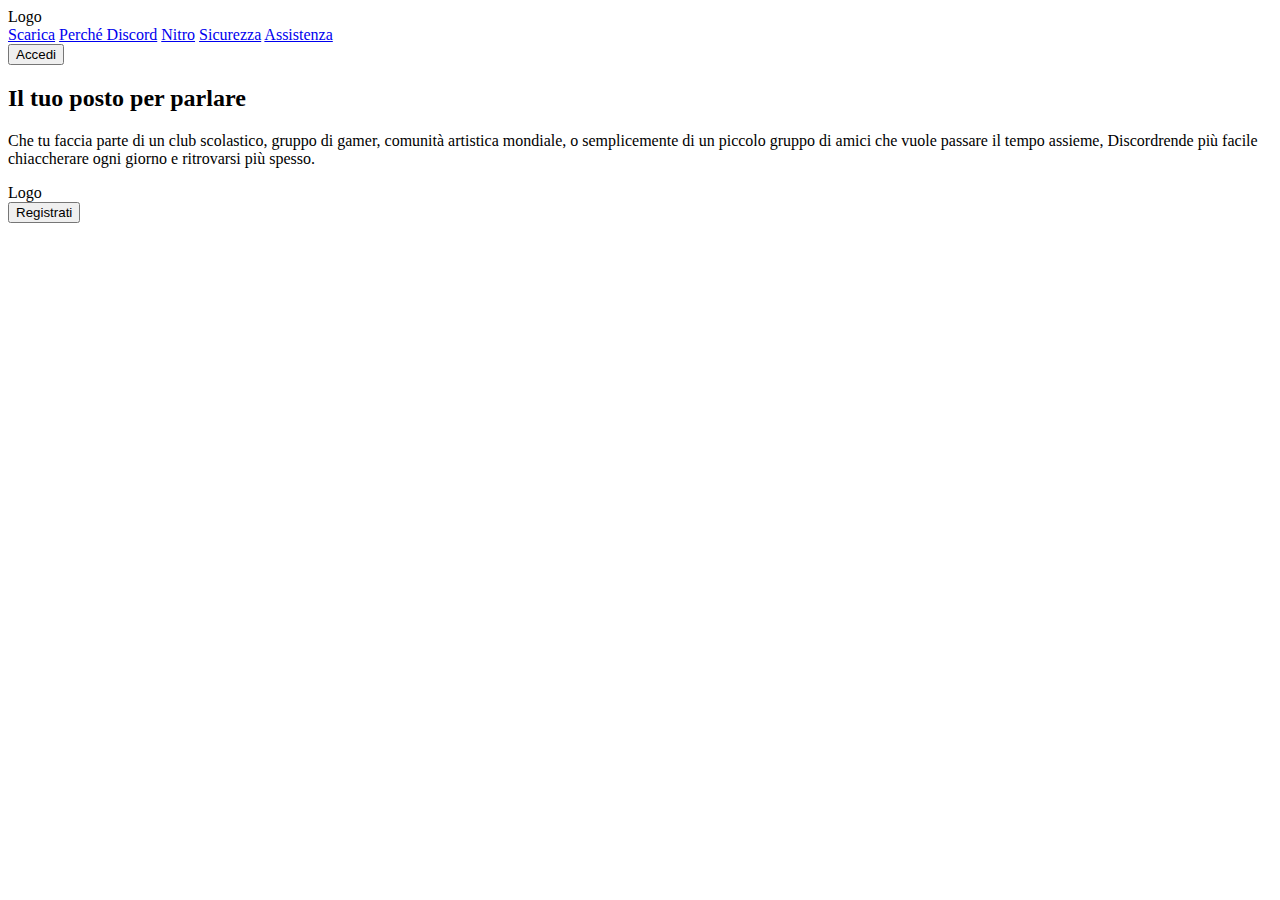
==== bonus/index.html @ be684ca9 "add assets + init bonus" ====
<!DOCTYPE html>
<html lang="en">

<head>
    <meta charset="UTF-8">
    <meta http-equiv="X-UA-Compatible" content="IE=edge">
    <meta name="viewport" content="width=device-width, initial-scale=1.0">
    <link rel="stylesheet" href="./assets/css/style.css">
    <title>htmlcss-struttura-discord</title>
</head>

<body>

    <header>
        <div class="container">
            <div class="row title">
                <div class="col-2">
                    Logo
                </div>
                <div class="col-8">
                    <a href="#">Scarica</a>
                    <a href="#">Perché Discord</a>
                    <a href="#">Nitro</a>
                    <a href="#">Sicurezza</a>
                    <a href="#">Assistenza</a>
                </div>
                <div class="col-2">
                    <button>Accedi</button>
                </div>
            </div>
        </div>
    </header>

    <main>
        <!-- sezione main che is combina con l'heder -->
        <section class="sub_title">
            <div class="container">
                <h2>Il tuo posto per parlare</h2>
                <p>Che tu faccia parte di un club scolastico, gruppo di gamer, comunità artistica mondiale, o semplicemente di un piccolo gruppo di amici che vuole passare il tempo assieme, Discordrende più facile chiaccherare ogni giorno e ritrovarsi più spesso.</p>
            </div>
        </section>
        <!-- sotto sezione bianca/grigia -->
        <section class="sub_section white">
            <div class="container">
                <div class="row">
                    <div class="col-7"></div>
                    <div class="col-5"></div>
                </div>
            </div>
        </section>
        <!-- sotto sezione bianca/grigia -->
        <section class="sub_section grey">
            <div class="container">
                <div class="row">
                    <div class="col-5"></div>
                    <div class="col-7"></div>
                </div>
            </div>
        </section>
        <!-- sotto sezione bianca/grigia -->
        <section class="sub_section white">
            <div class="container">
                <div class="row">
                    <div class="col-7"></div>
                    <div class="col-5"></div>
                </div>
            </div>
        </section>
        <!-- sotto sezione bianca/grigia -->
        <section class="sub_section grey">
            <div class="container end_main"></div>
        </section>
    </main>

    <footer>
        <!-- sezione link -->
        <section>
            <div class="container footer_top">
                <div class="row">
                    <div class="col-4"></div>
                    <div class="col-8">
                        <div class="row">
                            <div class="col-3"></div>
                            <div class="col-3"></div>
                            <div class="col-3"></div>
                            <div class="col-3"></div>
                        </div>
                    </div>
                </div>
            </div>
        </section>
         <!-- chiusura pagina -->
        <section>
            <div class="container footer_bottom">
                <div class="img">Logo</div>
                <button>Registrati</button>
            </div>
        </section>
    </footer>
</body>

</html>
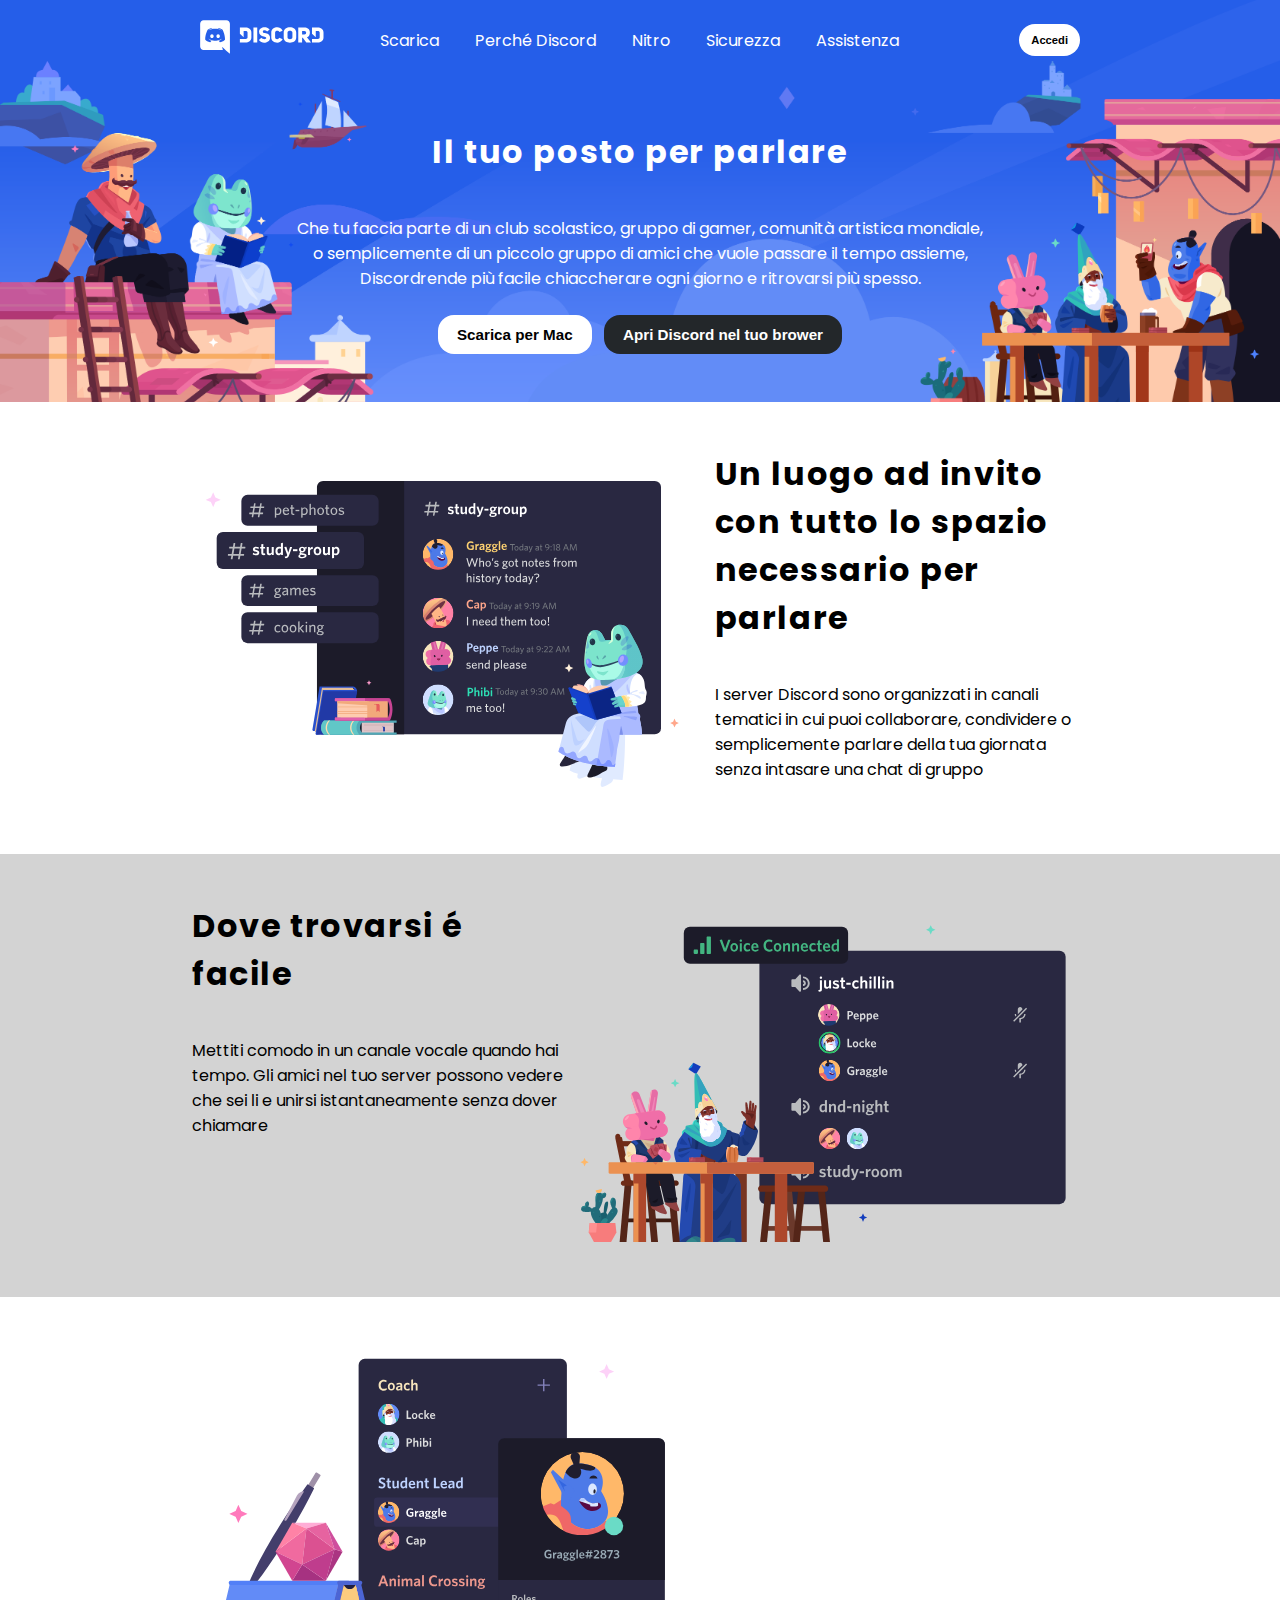
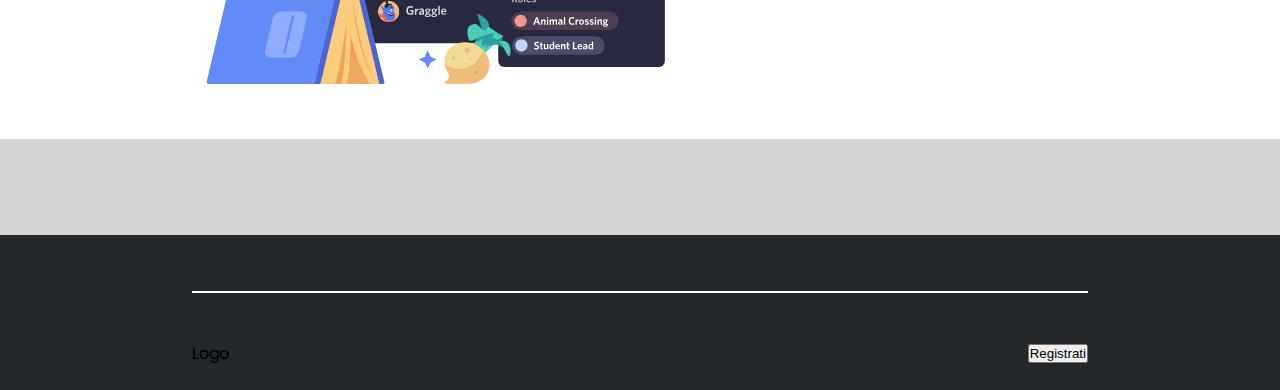
==== commit 4295dab3: "add bonus" ====
--- a/bonus/index.html
+++ b/bonus/index.html
@@ -5,7 +5,10 @@
     <meta charset="UTF-8">
     <meta http-equiv="X-UA-Compatible" content="IE=edge">
     <meta name="viewport" content="width=device-width, initial-scale=1.0">
-    <link rel="stylesheet" href="./assets/css/style.css">
+    <link rel="preconnect" href="https://fonts.googleapis.com">
+    <link rel="preconnect" href="https://fonts.gstatic.com" crossorigin>
+    <link href="https://fonts.googleapis.com/css2?family=Poppins:wght@400;800&display=swap" rel="stylesheet">
+    <link rel="stylesheet" href="./style.css">
     <title>htmlcss-struttura-discord</title>
 </head>
 
@@ -15,7 +18,7 @@
         <div class="container">
             <div class="row title">
                 <div class="col-2">
-                    Logo
+                    <img src="../assets/img/logo.svg" alt="Discord logo">
                 </div>
                 <div class="col-8">
                     <a href="#">Scarica</a>
@@ -25,7 +28,7 @@
                     <a href="#">Assistenza</a>
                 </div>
                 <div class="col-2">
-                    <button>Accedi</button>
+                    <button class="btn login">Accedi</button>
                 </div>
             </div>
         </div>
@@ -34,17 +37,27 @@
     <main>
         <!-- sezione main che is combina con l'heder -->
         <section class="sub_title">
-            <div class="container">
+            <div class="container title_main">
                 <h2>Il tuo posto per parlare</h2>
-                <p>Che tu faccia parte di un club scolastico, gruppo di gamer, comunità artistica mondiale, o semplicemente di un piccolo gruppo di amici che vuole passare il tempo assieme, Discordrende più facile chiaccherare ogni giorno e ritrovarsi più spesso.</p>
+                <p>Che tu faccia parte di un club scolastico, gruppo di gamer, comunità artistica mondiale, <br> o
+                    semplicemente di un piccolo gruppo di amici che vuole passare il tempo assieme,<br> Discordrende più
+                    facile chiaccherare ogni giorno e ritrovarsi più spesso.</p>
+                    
+                <button class="btn download">Scarica per Mac</button>
+                <button class="btn open_browser">Apri Discord nel tuo brower</button>
             </div>
         </section>
         <!-- sotto sezione bianca/grigia -->
         <section class="sub_section white">
             <div class="container">
                 <div class="row">
-                    <div class="col-7"></div>
-                    <div class="col-5"></div>
+                    <div class="col-7">
+                        <img src="../assets/img/item1.svg" alt="immagine funzionamento gruppo di studio">
+                    </div>
+                    <div class="col-5">
+                        <h2>Un luogo ad invito con tutto lo spazio necessario per parlare</h2>
+                        <p>I server Discord sono organizzati in canali tematici in cui puoi collaborare, condividere o semplicemente parlare della tua giornata senza intasare una chat di gruppo</p>
+                    </div>
                 </div>
             </div>
         </section>
@@ -52,8 +65,13 @@
         <section class="sub_section grey">
             <div class="container">
                 <div class="row">
-                    <div class="col-5"></div>
-                    <div class="col-7"></div>
+                    <div class="col-5"> 
+                        <h2>Dove trovarsi é facile</h2>
+                        <p>Mettiti comodo in un canale vocale quando hai tempo. Gli amici nel tuo server possono vedere che sei li e unirsi istantaneamente senza dover chiamare</p>
+                    </div>
+                    <div class="col-7">
+                        <img src="../assets/img/item2.svg" alt="voice connected">
+                    </div>
                 </div>
             </div>
         </section>
@@ -61,7 +79,7 @@
         <section class="sub_section white">
             <div class="container">
                 <div class="row">
-                    <div class="col-7"></div>
+                    <div class="col-7"><img src="../assets/img/item3.svg" alt=""></div>
                     <div class="col-5"></div>
                 </div>
             </div>
@@ -89,7 +107,7 @@
                 </div>
             </div>
         </section>
-         <!-- chiusura pagina -->
+        <!-- chiusura pagina -->
         <section>
             <div class="container footer_bottom">
                 <div class="img">Logo</div>
--- a/bonus/style.css
+++ b/bonus/style.css
@@ -0,0 +1,259 @@
+/* Common rules */
+
+* {
+    margin: 0;
+    padding: 0;
+    box-sizing: border-box;
+}
+
+.container {
+    width: 70%;
+    max-width: 1200px;
+    margin: 0 auto;
+
+}
+.row {
+    display: flex;
+    flex-wrap: wrap;
+}
+body{
+    font-family: 'Poppins', sans-serif;
+}
+img{
+    max-width: 100%;
+}
+
+
+
+
+/* Header */
+
+header {
+    display: flex;
+    align-items: center;
+    justify-content: center;
+    height: 5rem;
+    width: 100%;
+    position: absolute;
+    left: 0;
+    top: 0;
+}
+
+a{
+    color: #FFFFFF;
+    text-decoration: none;
+    margin: 1rem;
+}
+
+.btn {
+        color: var(--clr-white);
+        padding: 0.6rem 0.75rem;
+        font-weight: 700;
+        font-size: 0.7rem;
+        border: none;
+        border-radius: 1rem;
+        background-color: #FFFFFF;
+}
+
+.title {
+    justify-content: space-between;
+    align-items: center;
+}
+
+.title>[class^="col-"]{
+    padding: 0.5rem;
+}
+.login{
+    float: right;
+}
+.title .col-8{
+    text-align: center;
+}
+
+
+
+/* Main */
+
+
+.sub_title {
+    padding-top: 8rem;
+    padding-bottom: 3rem;
+    background-image: url(../assets/img/jumbo.png);
+    background-repeat: no-repeat;
+    background-size: cover;
+       color: #FFFFFF;
+    text-align: center;
+    
+     
+}
+h2{
+    font-size: 2rem;
+    letter-spacing: 0.1rem;
+}
+p{
+    margin-top: 2.5rem;
+    margin-bottom: 1.5rem;
+}
+
+.download{
+    color: black;
+    padding: 0.7rem 1.2rem;
+    font-size: 0.95rem;
+    margin-right: 0.5rem;
+}
+.open_browser{
+    background-color: #23272A;
+    padding: 0.7rem 1.2rem;
+    font-size: 0.95rem;
+}
+.sub_section {
+    padding: 3rem 0;
+}
+.sub_section.white {
+    background-color: #FFFFFF;
+    
+}
+
+.sub_section.grey {
+    background-color: #D3D3D3;
+}
+
+/* Footer */
+
+footer {
+    background-color: #23272A;
+}
+
+.footer_top{
+    padding-top: 1rem;
+    padding-bottom: 2.5rem;
+    border-bottom: 2px solid white;
+
+}
+
+.footer_bottom {
+    display: flex;
+    justify-content: space-between;
+    align-items: center;
+    padding: 1.5rem 0;
+    margin-top: 1.5rem;
+}
+
+
+
+
+
+
+
+
+
+/* Griglia con Flexbox */
+.col-1 {
+    width: calc((100% / 12) * 1);
+}
+
+.col-2 {
+    width: calc((100% / 12) * 2);
+}
+
+.col-3 {
+    width: calc((100% / 12) * 3);
+}
+
+.col-4 {
+    width: calc((100% / 12) * 4);
+}
+
+.col-5 {
+    width: calc((100% / 12) * 5);
+}
+
+.col-6 {
+    width: calc((100% / 12) * 6);
+}
+
+.col-7 {
+    width: calc((100% / 12) * 7);
+}
+
+.col-8 {
+    width: calc((100% / 12) * 8);
+    
+
+}
+
+.col-9 {
+    width: calc((100% / 12) * 9);
+}
+
+
+
+
+
+
+
+
+
+
+
+/* Debug */
+
+.debug header {
+    background-color: #ADD8E6;
+
+}
+
+.debug .container {
+    background-color: #DAA520;
+}
+
+.debug [class^="col-"] {
+    border: 2px dashed black;
+    
+}
+
+.debug .sub_title {
+    background-color: #00008B;
+}
+
+.debug .container.title_main {
+    height: 400px;
+    background-color: #EE82EE;
+    border: 2px dashed black;
+}
+
+.debug .col-7,
+.debug footer .col-8 {
+    height: 500px;
+    background-color: #1E90FF;
+}
+
+.debug .col-3 {
+    height: 500px;
+    border: 2px dashed white;
+}
+
+.debug .col-4,
+.debug .col-5 {
+    height: 500px;
+    background-color: #FFC0CB;
+}
+
+.debug .end_main {
+    height: 900px;
+    background-color: #228B22;
+    border: 2px dashed black;
+}
+
+.debug .img {
+    width: 50px;
+    height: 35  px;
+    border: 2px dashed black;
+    background-color: #FFB6C1
+}
+.debug .footer_bottom{
+    background-color: #7FFFD4;
+}
+.debug .footer_top{
+    background-color: #23272A 
+}
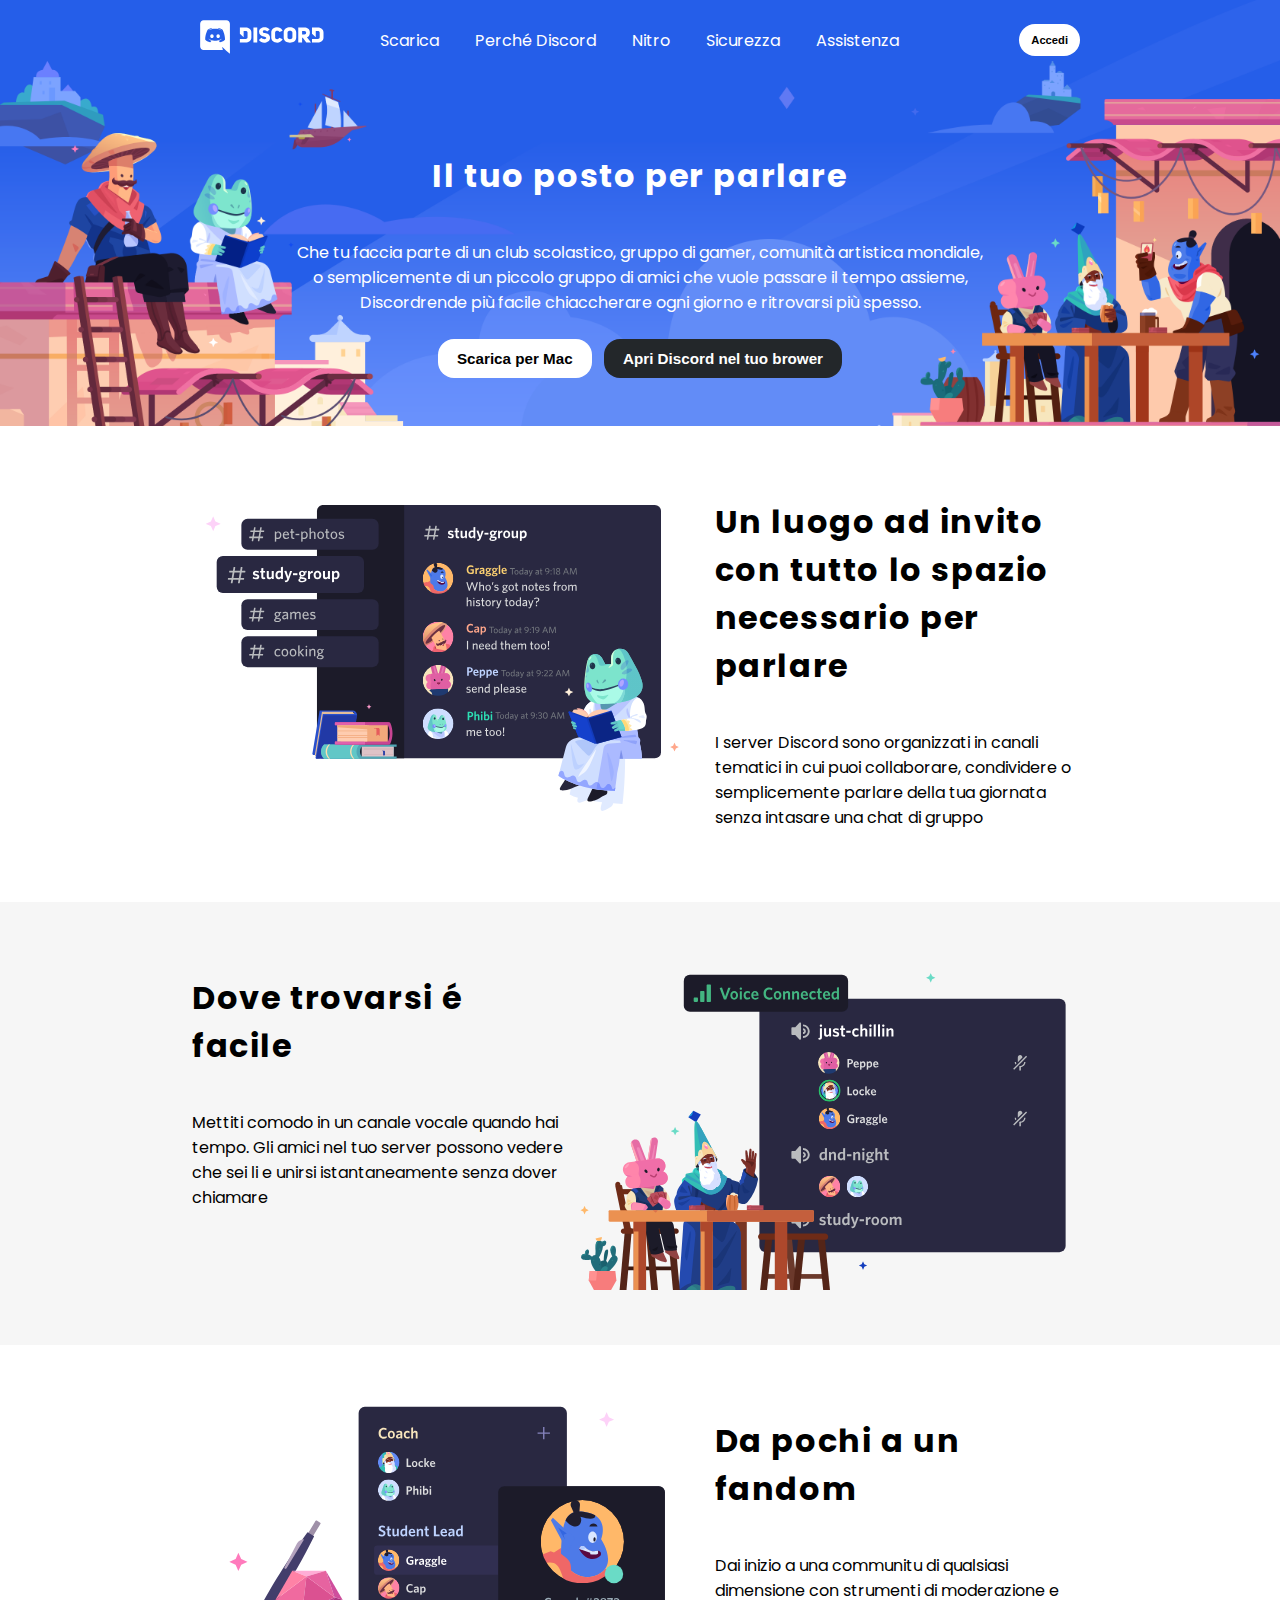
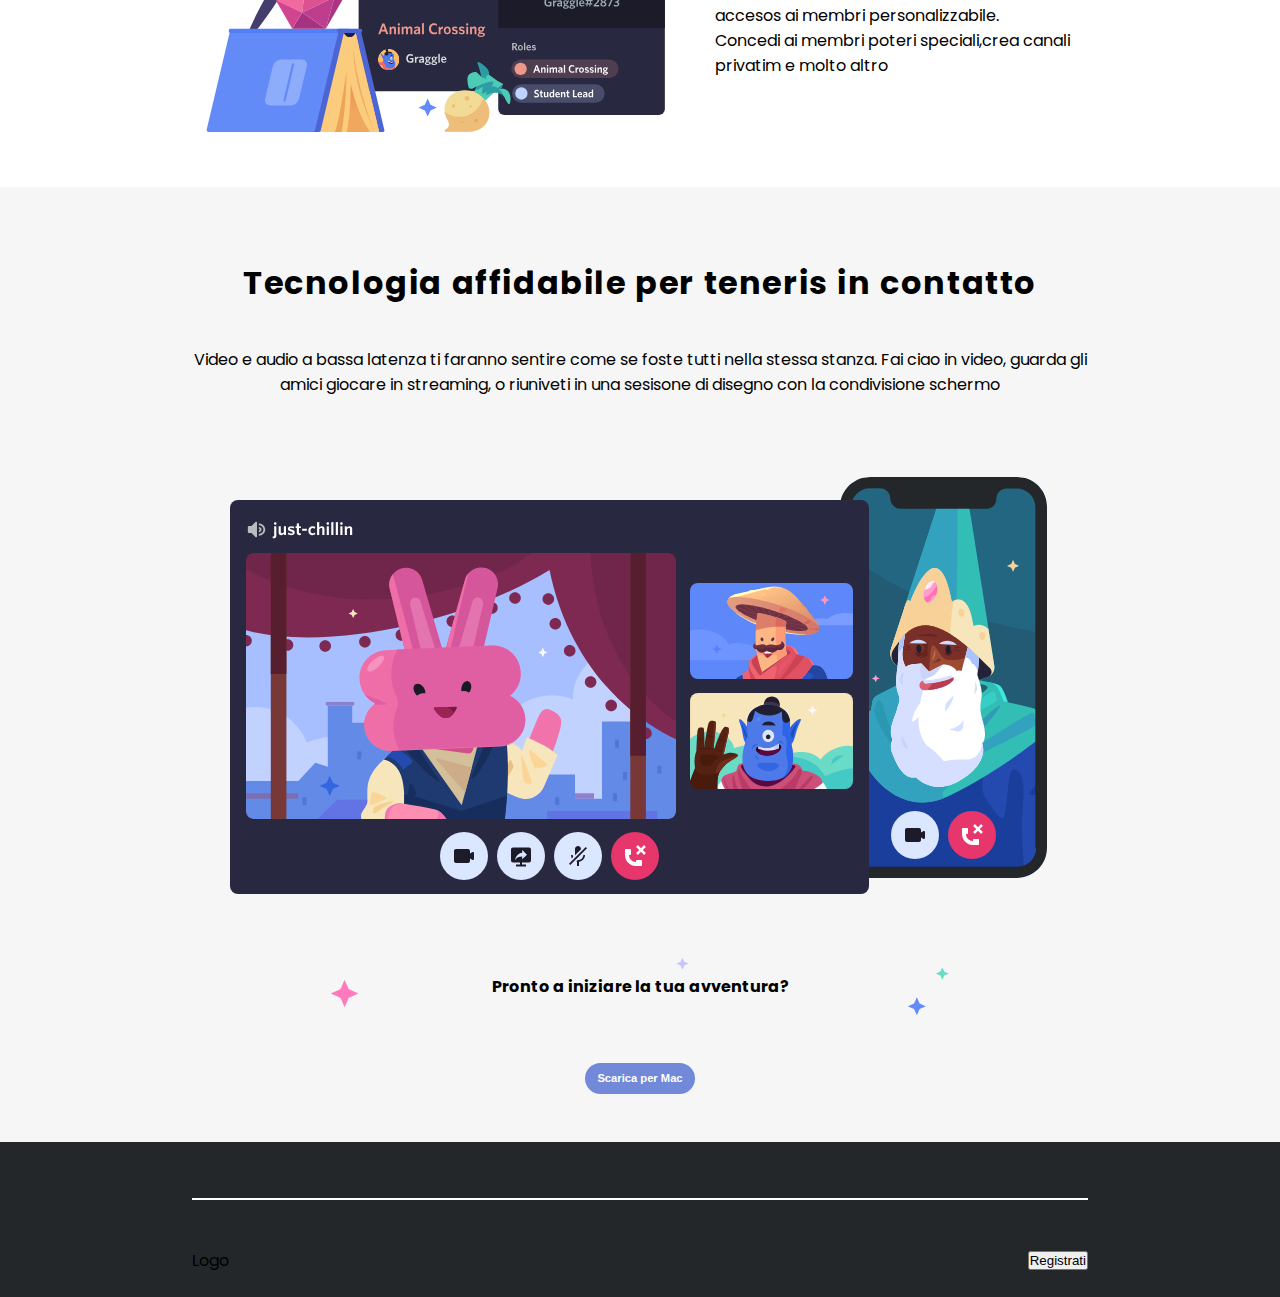
==== commit 0e6556ed: "add main section" ====
--- a/bonus/index.html
+++ b/bonus/index.html
@@ -42,7 +42,7 @@
                 <p>Che tu faccia parte di un club scolastico, gruppo di gamer, comunità artistica mondiale, <br> o
                     semplicemente di un piccolo gruppo di amici che vuole passare il tempo assieme,<br> Discordrende più
                     facile chiaccherare ogni giorno e ritrovarsi più spesso.</p>
-                    
+
                 <button class="btn download">Scarica per Mac</button>
                 <button class="btn open_browser">Apri Discord nel tuo brower</button>
             </div>
@@ -56,7 +56,8 @@
                     </div>
                     <div class="col-5">
                         <h2>Un luogo ad invito con tutto lo spazio necessario per parlare</h2>
-                        <p>I server Discord sono organizzati in canali tematici in cui puoi collaborare, condividere o semplicemente parlare della tua giornata senza intasare una chat di gruppo</p>
+                        <p>I server Discord sono organizzati in canali tematici in cui puoi collaborare, condividere o
+                            semplicemente parlare della tua giornata senza intasare una chat di gruppo</p>
                     </div>
                 </div>
             </div>
@@ -65,9 +66,10 @@
         <section class="sub_section grey">
             <div class="container">
                 <div class="row">
-                    <div class="col-5"> 
+                    <div class="col-5">
                         <h2>Dove trovarsi é facile</h2>
-                        <p>Mettiti comodo in un canale vocale quando hai tempo. Gli amici nel tuo server possono vedere che sei li e unirsi istantaneamente senza dover chiamare</p>
+                        <p>Mettiti comodo in un canale vocale quando hai tempo. Gli amici nel tuo server possono vedere
+                            che sei li e unirsi istantaneamente senza dover chiamare</p>
                     </div>
                     <div class="col-7">
                         <img src="../assets/img/item2.svg" alt="voice connected">
@@ -79,14 +81,28 @@
         <section class="sub_section white">
             <div class="container">
                 <div class="row">
-                    <div class="col-7"><img src="../assets/img/item3.svg" alt=""></div>
-                    <div class="col-5"></div>
+                    <div class="col-7">
+                        <img src="../assets/img/item3.svg" alt="coach">
+                    </div>
+                    <div class="col-5">
+                        <h2>Da pochi a un fandom</h2>
+                        <p>Dai inizio a una communitu di qualsiasi dimensione con strumenti di moderazione e accesos ai membri personalizzabile. <br> Concedi ai membri poteri speciali,crea canali privatim e molto altro</p>
+                    </div>
                 </div>
             </div>
         </section>
         <!-- sotto sezione bianca/grigia -->
         <section class="sub_section grey">
-            <div class="container end_main"></div>
+            <div class="container end_main">
+                <h2>Tecnologia affidabile per teneris in contatto</h2>
+                <p>Video e audio a bassa latenza ti faranno sentire come se foste tutti nella stessa stanza. Fai ciao in video, guarda gli amici giocare in streaming, o riuniveti in una sesisone di disegno con la condivisione schermo</p>
+                <img src="../assets/img/item4-big.svg" alt="videochiamata">
+                <div class="stars">
+                    Pronto a iniziare la tua avventura?
+                    </div>
+                    <button class="btn purple">Scarica per Mac</button>
+
+            </div>
         </section>
     </main>
 
--- a/bonus/style.css
+++ b/bonus/style.css
@@ -83,12 +83,12 @@
     background-size: cover;
        color: #FFFFFF;
     text-align: center;
-    
-     
+        
 }
 h2{
     font-size: 2rem;
     letter-spacing: 0.1rem;
+    margin-top: 1.5rem;
 }
 p{
     margin-top: 2.5rem;
@@ -115,8 +115,27 @@
 }
 
 .sub_section.grey {
-    background-color: #D3D3D3;
-}
+    background-color: #F6F6F6;
+}
+
+.end_main{
+    text-align: center;
+}
+.stars{
+    background-image: url(../assets/img/stars.svg);
+    background-repeat: no-repeat;
+    background-size: contain;
+    background-position: center;
+    padding: 1rem;
+    font-weight: bold;
+    
+}
+.purple{
+    background-color: #7289DA;
+    margin-top: 3rem;
+    color: #FFFFFF;
+}
+
 
 /* Footer */
 
@@ -147,6 +166,7 @@
 
 
 
+
 /* Griglia con Flexbox */
 .col-1 {
     width: calc((100% / 12) * 1);
@@ -196,7 +216,7 @@
 
 
 
-/* Debug */
+/* Debug
 
 .debug header {
     background-color: #ADD8E6;
@@ -256,4 +276,4 @@
 }
 .debug .footer_top{
     background-color: #23272A 
-}
+} */
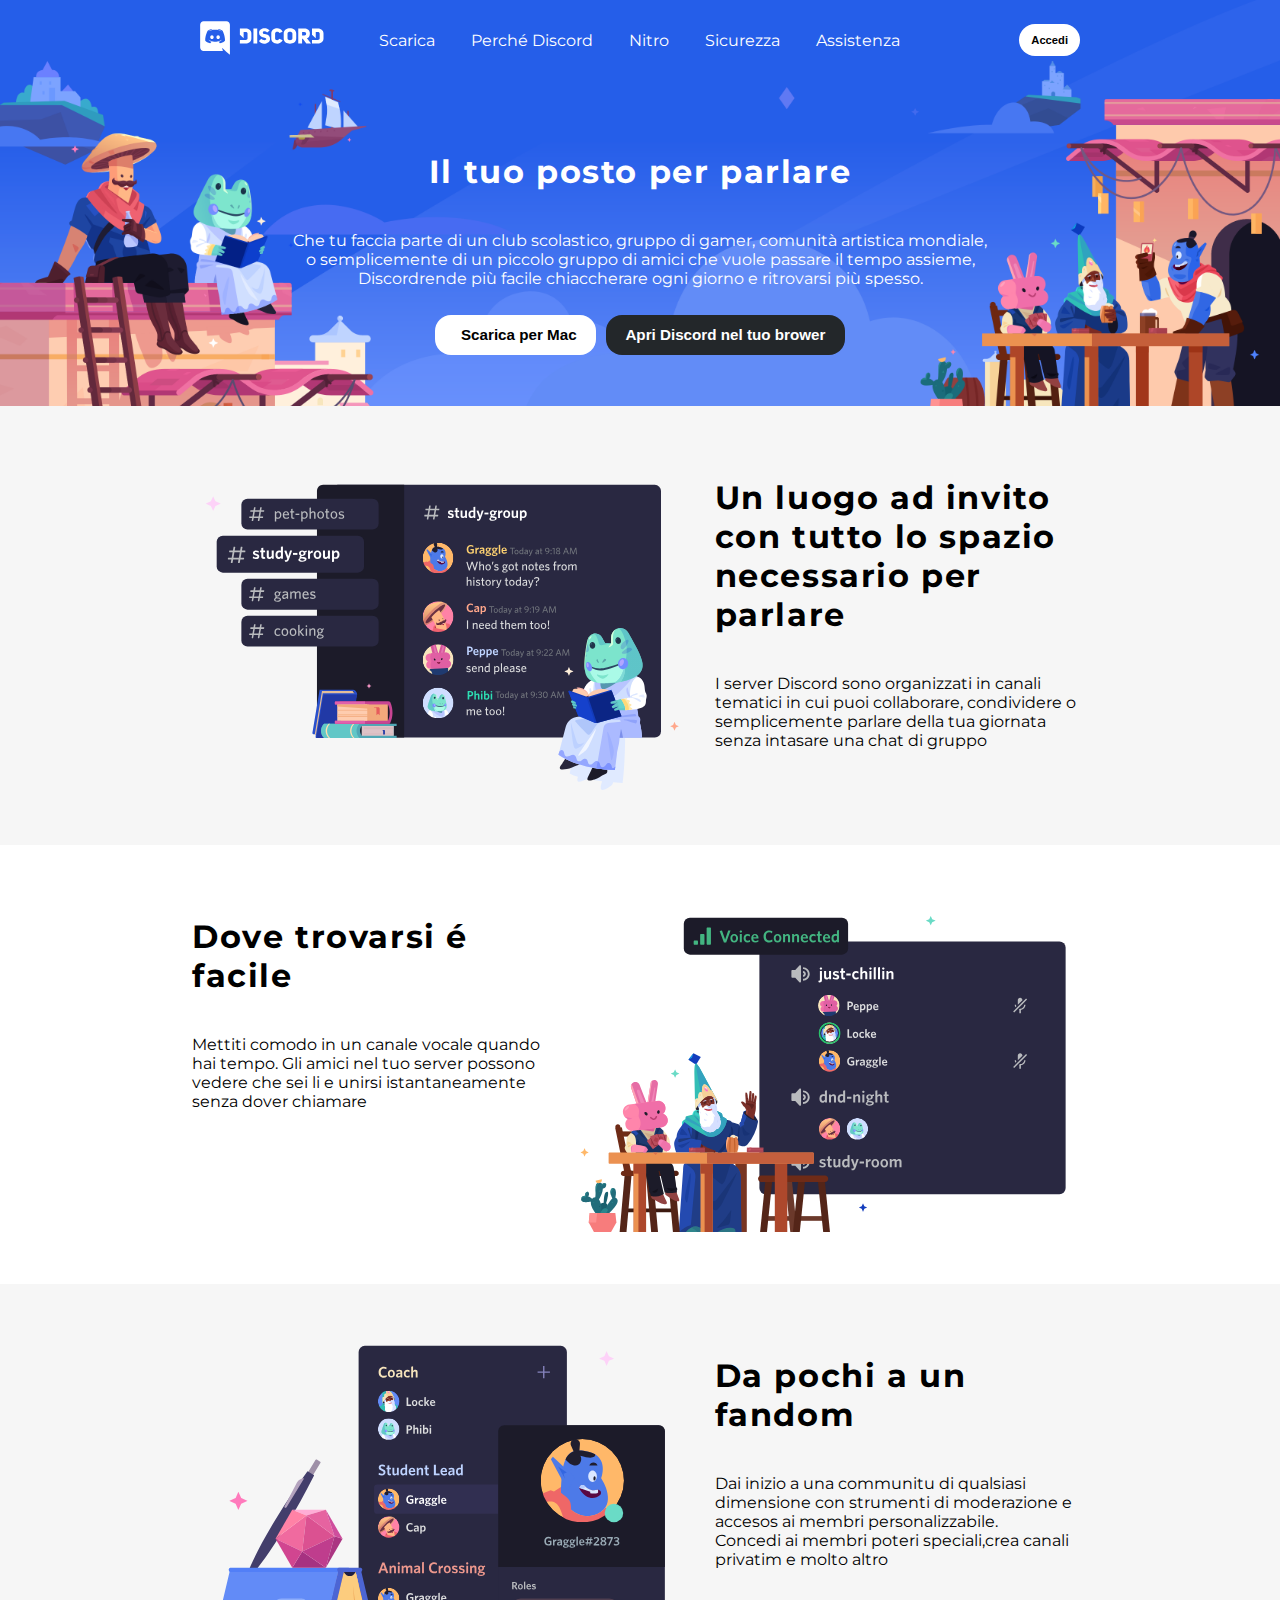
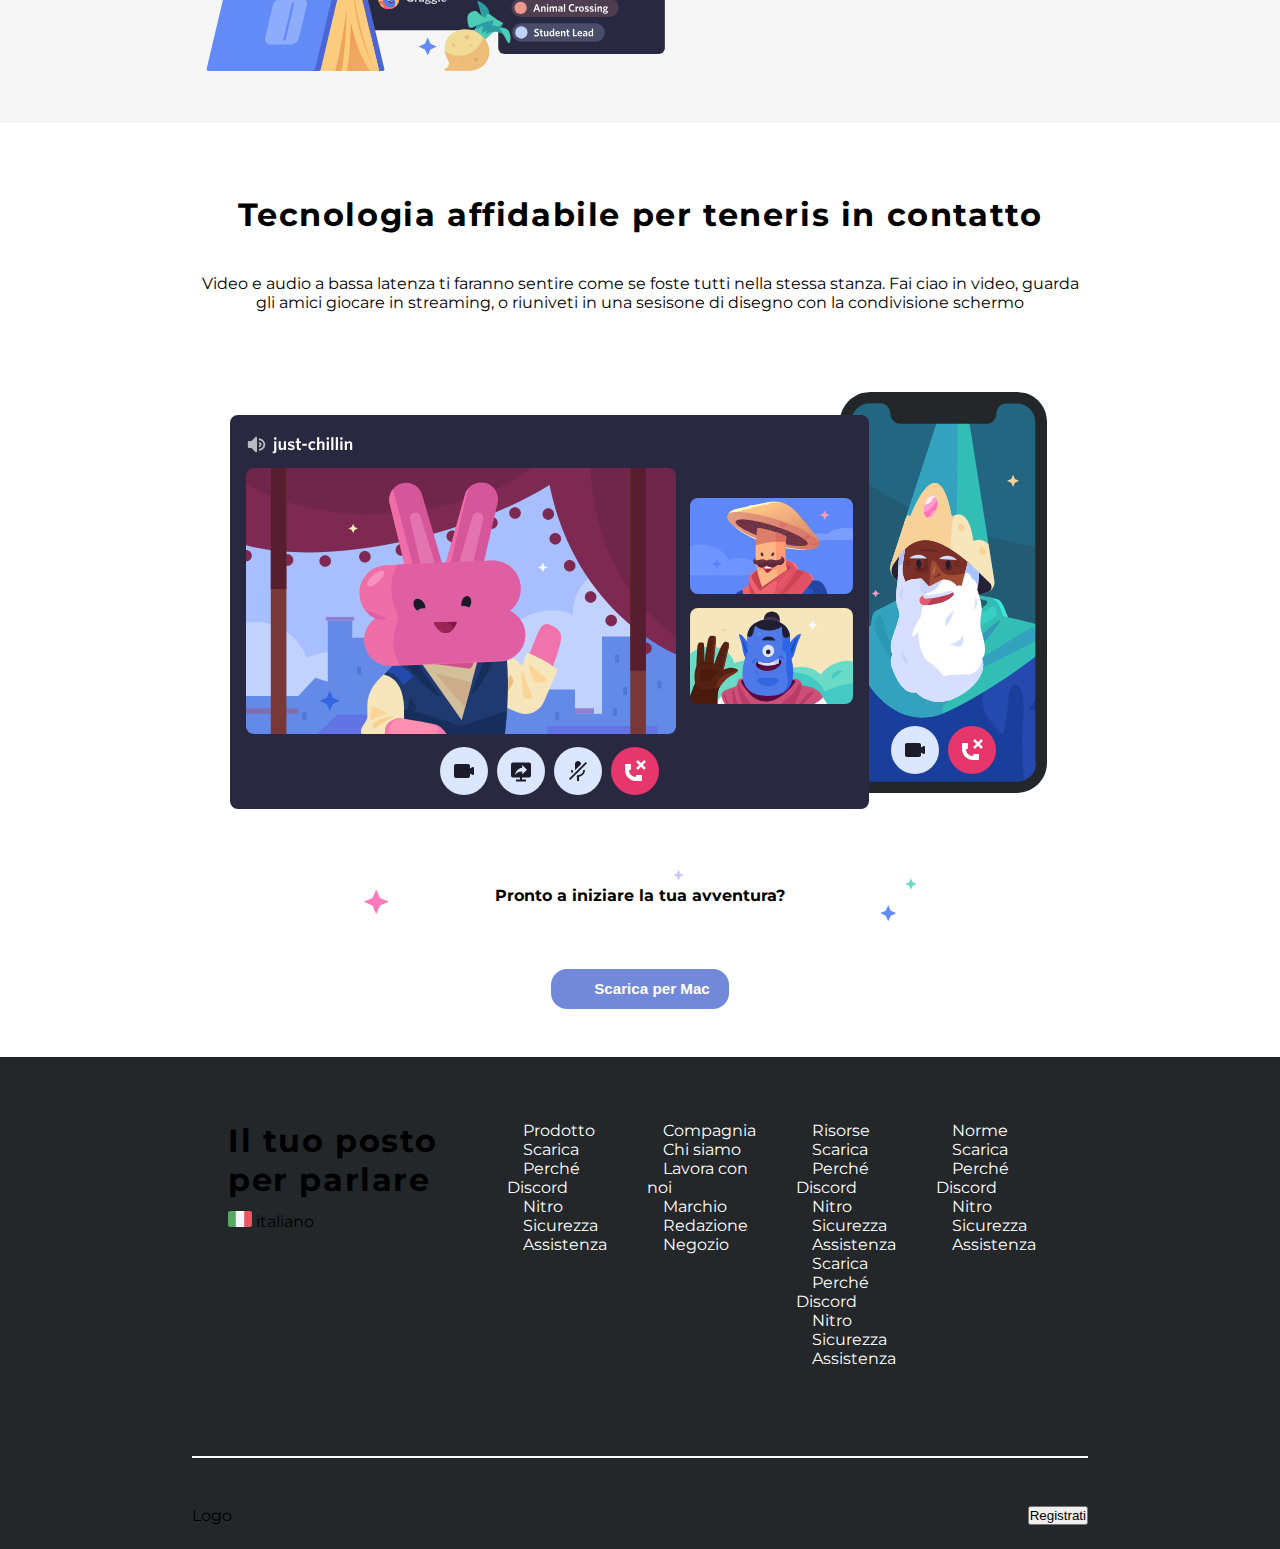
==== commit 48c2d7db: "add footer and formatting code" ====
--- a/bonus/index.html
+++ b/bonus/index.html
@@ -5,9 +5,15 @@
     <meta charset="UTF-8">
     <meta http-equiv="X-UA-Compatible" content="IE=edge">
     <meta name="viewport" content="width=device-width, initial-scale=1.0">
+    <!--  Google Font-->
     <link rel="preconnect" href="https://fonts.googleapis.com">
     <link rel="preconnect" href="https://fonts.gstatic.com" crossorigin>
-    <link href="https://fonts.googleapis.com/css2?family=Poppins:wght@400;800&display=swap" rel="stylesheet">
+    <link href="https://fonts.googleapis.com/css2?family=Montserrat:wght@400;800&display=swap" rel="stylesheet">
+    <!-- Font Awesome -->
+    <link rel="stylesheet" href="https://cdnjs.cloudflare.com/ajax/libs/font-awesome/6.2.0/css/all.min.css"
+        integrity="sha512-xh6O/CkQoPOWDdYTDqeRdPCVd1SpvCA9XXcUnZS2FmJNp1coAFzvtCN9BmamE+4aHK8yyUHUSCcJHgXloTyT2A=="
+        crossorigin="anonymous" referrerpolicy="no-referrer" />
+    <!-- link css -->
     <link rel="stylesheet" href="./style.css">
     <title>htmlcss-struttura-discord</title>
 </head>
@@ -16,11 +22,11 @@
 
     <header>
         <div class="container">
-            <div class="row title">
+            <div class="row navbar">
                 <div class="col-2">
                     <img src="../assets/img/logo.svg" alt="Discord logo">
                 </div>
-                <div class="col-8">
+                <div class="col-8 tx_center">
                     <a href="#">Scarica</a>
                     <a href="#">Perché Discord</a>
                     <a href="#">Nitro</a>
@@ -33,22 +39,22 @@
             </div>
         </div>
     </header>
-
     <main>
-        <!-- sezione main che is combina con l'heder -->
-        <section class="sub_title">
-            <div class="container title_main">
+        <!-- banner -->
+        <section class="banner">
+            <div class="container banner_article">
                 <h2>Il tuo posto per parlare</h2>
                 <p>Che tu faccia parte di un club scolastico, gruppo di gamer, comunità artistica mondiale, <br> o
                     semplicemente di un piccolo gruppo di amici che vuole passare il tempo assieme,<br> Discordrende più
                     facile chiaccherare ogni giorno e ritrovarsi più spesso.</p>
-
-                <button class="btn download">Scarica per Mac</button>
-                <button class="btn open_browser">Apri Discord nel tuo brower</button>
+                <div class="btn_group">
+                    <button class="btn download_for_mac"> <i class="fa-solid fa-down-long"></i> Scarica per Mac</button>
+                    <button class="btn open_browser">Apri Discord nel tuo brower</button>
+                </div>
             </div>
         </section>
-        <!-- sotto sezione bianca/grigia -->
-        <section class="sub_section white">
+        <!-- sub section Talk_Space -->
+        <section class="sub_section background_white" id="talk_spac">
             <div class="container">
                 <div class="row">
                     <div class="col-7">
@@ -62,8 +68,8 @@
                 </div>
             </div>
         </section>
-        <!-- sotto sezione bianca/grigia -->
-        <section class="sub_section grey">
+        <!-- sub section  Easy_Find -->
+        <section class="sub_section background_grey" id="easy_find">
             <div class="container">
                 <div class="row">
                     <div class="col-5">
@@ -77,8 +83,8 @@
                 </div>
             </div>
         </section>
-        <!-- sotto sezione bianca/grigia -->
-        <section class="sub_section white">
+        <!-- sub section Fandom -->
+        <section class="sub_section background_white" id="fandom">
             <div class="container">
                 <div class="row">
                     <div class="col-7">
@@ -86,22 +92,26 @@
                     </div>
                     <div class="col-5">
                         <h2>Da pochi a un fandom</h2>
-                        <p>Dai inizio a una communitu di qualsiasi dimensione con strumenti di moderazione e accesos ai membri personalizzabile. <br> Concedi ai membri poteri speciali,crea canali privatim e molto altro</p>
+                        <p>Dai inizio a una communitu di qualsiasi dimensione con strumenti di moderazione e accesos ai
+                            membri personalizzabile. <br> Concedi ai membri poteri speciali,crea canali privatim e molto
+                            altro</p>
                     </div>
                 </div>
             </div>
         </section>
-        <!-- sotto sezione bianca/grigia -->
-        <section class="sub_section grey">
-            <div class="container end_main">
+        <!-- sub section Keep_in_Touch -->
+        <section class="sub_section background_grey" id="keep_in_touch">
+            <div class="container tx_center">
                 <h2>Tecnologia affidabile per teneris in contatto</h2>
-                <p>Video e audio a bassa latenza ti faranno sentire come se foste tutti nella stessa stanza. Fai ciao in video, guarda gli amici giocare in streaming, o riuniveti in una sesisone di disegno con la condivisione schermo</p>
+                <p>Video e audio a bassa latenza ti faranno sentire come se foste tutti nella stessa stanza. Fai ciao in
+                    video, guarda gli amici giocare in streaming, o riuniveti in una sesisone di disegno con la
+                    condivisione schermo</p>
                 <img src="../assets/img/item4-big.svg" alt="videochiamata">
                 <div class="stars">
                     Pronto a iniziare la tua avventura?
-                    </div>
-                    <button class="btn purple">Scarica per Mac</button>
-
+                </div>
+                <button class="btn download_for_mac purple">
+                    <i class="fa-solid fa-down-long"></i> Scarica per Mac</button>
             </div>
         </section>
     </main>
@@ -111,13 +121,61 @@
         <section>
             <div class="container footer_top">
                 <div class="row">
-                    <div class="col-4"></div>
+                    <div class="col-4">
+                        <div>
+                            <h2>Il tuo posto per parlare</h2>
+                        </div>
+                        <div>
+                            <img src="../assets/img/ita.png" id="flag_italy" alt="Bandiera verde bianca rossa">
+                            <span>italiano<i class="fa-solid fa-chevron-down"></i></span>
+                        </div>
+                        <div>
+                            <i class="fa-brands fa-twitter"></i>
+                            <i class="fa-brands fa-instagram"></i>
+                            <i class="fa-brands fa-square-facebook"></i>
+                            <i class="fa-brands fa-square-youtube"></i>
+                        </div>
+                    </div>
+
                     <div class="col-8">
                         <div class="row">
-                            <div class="col-3"></div>
-                            <div class="col-3"></div>
-                            <div class="col-3"></div>
-                            <div class="col-3"></div>
+                            <div class="col-3">
+                                <a href="#">Prodotto</a>
+                                <a href="#">Scarica</a>
+                                <a href="#">Perché Discord</a>
+                                <a href="#">Nitro</a>
+                                <a href="#">Sicurezza</a>
+                                <a href="#">Assistenza</a>
+                            </div>
+                            <div class="col-3">
+                                <a href="#">Compagnia</a>
+                                <a href="#">Chi siamo</a>
+                                <a href="#">Lavora con noi</a>
+                                <a href="#">Marchio</a>
+                                <a href="#">Redazione</a>
+                                <a href="#">Negozio</a>
+                            </div>
+                            <div class="col-3">
+                                <a href="#">Risorse</a>
+                                <a href="#">Scarica</a>
+                                <a href="#">Perché Discord</a>
+                                <a href="#">Nitro</a>
+                                <a href="#">Sicurezza</a>
+                                <a href="#">Assistenza</a>
+                                <a href="#">Scarica</a>
+                                <a href="#">Perché Discord</a>
+                                <a href="#">Nitro</a>
+                                <a href="#">Sicurezza</a>
+                                <a href="#">Assistenza</a>
+                            </div>
+                            <div class="col-3">
+                                <a href="#">Norme</a>
+                                <a href="#">Scarica</a>
+                                <a href="#">Perché Discord</a>
+                                <a href="#">Nitro</a>
+                                <a href="#">Sicurezza</a>
+                                <a href="#">Assistenza</a>
+                            </div>
                         </div>
                     </div>
                 </div>
--- a/bonus/style.css
+++ b/bonus/style.css
@@ -1,5 +1,4 @@
-/* Common rules */
-
+/* #region Common rules */
 * {
     margin: 0;
     padding: 0;
@@ -10,23 +9,109 @@
     width: 70%;
     max-width: 1200px;
     margin: 0 auto;
-
-}
+}
+
 .row {
     display: flex;
-    flex-wrap: wrap;
-}
-body{
-    font-family: 'Poppins', sans-serif;
-}
-img{
+    /* flex-wrap: wrap; */
+}
+
+body {
+    font-family: 'Montserrat', sans-serif;
+}
+
+img {
     max-width: 100%;
 }
 
-
-
-
-/* Header */
+/* #endregion Common rules */
+
+/* #region Utilities */
+
+
+
+a {
+    color: #FFFFFF;
+    text-decoration: none;
+    margin: 1rem;
+}
+
+.btn {
+    padding: 0.6rem 0.75rem;
+    font-weight: 700;
+    font-size: 0.7rem;
+    border: none;
+    border-radius: 1rem;
+    background-color: #FFFFFF;
+}
+
+h2 {
+    font-size: 2rem;
+    letter-spacing: 0.1rem;
+    margin-top: 1.5rem;
+}
+
+p {
+    margin-top: 2.5rem;
+    margin-bottom: 1.5rem;
+}
+
+.background_white {
+    background-color: #FFFFFF;
+}
+
+.background_white {
+    background-color: #F6F6F6;
+}
+
+.tx_center {
+    text-align: center;
+}
+
+
+/* #endregion Utilities */
+
+/* #region Griglia con Flexbox */
+.col-1 {
+    width: calc((100% / 12) * 1);
+}
+
+.col-2 {
+    width: calc((100% / 12) * 2);
+}
+
+.col-3 {
+    width: calc((100% / 12) * 3);
+}
+
+.col-4 {
+    width: calc((100% / 12) * 4);
+}
+
+.col-5 {
+    width: calc((100% / 12) * 5);
+}
+
+.col-6 {
+    width: calc((100% / 12) * 6);
+}
+
+.col-7 {
+    width: calc((100% / 12) * 7);
+}
+
+.col-8 {
+    width: calc((100% / 12) * 8);
+
+}
+
+.col-9 {
+    width: calc((100% / 12) * 9);
+}
+
+/* #endregion Griglia con Flexbox */
+
+/* #region Header */
 
 header {
     display: flex;
@@ -39,117 +124,97 @@
     top: 0;
 }
 
-a{
-    color: #FFFFFF;
-    text-decoration: none;
-    margin: 1rem;
-}
-
-.btn {
-        color: var(--clr-white);
-        padding: 0.6rem 0.75rem;
-        font-weight: 700;
-        font-size: 0.7rem;
-        border: none;
-        border-radius: 1rem;
-        background-color: #FFFFFF;
-}
-
-.title {
+
+.navbar {
     justify-content: space-between;
     align-items: center;
 }
 
-.title>[class^="col-"]{
+.navbar>[class^="col-"] {
     padding: 0.5rem;
 }
-.login{
+
+.login {
     float: right;
 }
-.title .col-8{
-    text-align: center;
-}
-
-
-
-/* Main */
-
-
-.sub_title {
+
+
+/* #endregion Header */
+
+/* #region Main */
+
+
+.banner {
     padding-top: 8rem;
     padding-bottom: 3rem;
     background-image: url(../assets/img/jumbo.png);
     background-repeat: no-repeat;
     background-size: cover;
-       color: #FFFFFF;
+
+}
+
+.banner_article {
+    color: #FFFFFF;
     text-align: center;
-        
-}
-h2{
-    font-size: 2rem;
-    letter-spacing: 0.1rem;
-    margin-top: 1.5rem;
-}
-p{
-    margin-top: 2.5rem;
-    margin-bottom: 1.5rem;
-}
-
-.download{
-    color: black;
-    padding: 0.7rem 1.2rem;
-    font-size: 0.95rem;
-    margin-right: 0.5rem;
-}
-.open_browser{
-    background-color: #23272A;
-    padding: 0.7rem 1.2rem;
-    font-size: 0.95rem;
-}
+    width: 60%;
+    margin: auto;
+}
+
 .sub_section {
     padding: 3rem 0;
 }
-.sub_section.white {
-    background-color: #FFFFFF;
-    
-}
-
-.sub_section.grey {
-    background-color: #F6F6F6;
-}
-
-.end_main{
-    text-align: center;
-}
-.stars{
+
+.stars {
     background-image: url(../assets/img/stars.svg);
     background-repeat: no-repeat;
     background-size: contain;
     background-position: center;
     padding: 1rem;
     font-weight: bold;
+    margin-bottom: 3rem;
+}
+.btn_group *{
+    margin: 0.2rem;
+}
+
+/* Botton main */
+
+.download_for_mac {
+    color: black;
+    padding: 0.7rem 1.2rem;
+    font-size: 0.95rem;
+}
+
+.purple {
+    background-color: #7289DA;
+    color: #FFFFFF;
+}
+
+.open_browser {
+    background-color: #23272A;
+    padding: 0.7rem 1.2rem;
+    font-size: 0.95rem;
+    color: #FFFFFF;
     
 }
-.purple{
-    background-color: #7289DA;
-    margin-top: 3rem;
-    color: #FFFFFF;
-}
-
-
-/* Footer */
+
+/* #endregion Main */
+
+/* #region Footer */
 
 footer {
     background-color: #23272A;
 }
 
-.footer_top{
+.footer_top {
     padding-top: 1rem;
     padding-bottom: 2.5rem;
     border-bottom: 2px solid white;
-
-}
-
+    
+}
+.footer_top div, i{
+    margin: 0.75rem;
+}
 .footer_bottom {
     display: flex;
     justify-content: space-between;
@@ -158,122 +223,16 @@
     margin-top: 1.5rem;
 }
 
-
-
-
-
-
-
-
-
-
-/* Griglia con Flexbox */
-.col-1 {
-    width: calc((100% / 12) * 1);
-}
-
-.col-2 {
-    width: calc((100% / 12) * 2);
-}
-
-.col-3 {
-    width: calc((100% / 12) * 3);
-}
-
-.col-4 {
-    width: calc((100% / 12) * 4);
-}
-
-.col-5 {
-    width: calc((100% / 12) * 5);
-}
-
-.col-6 {
-    width: calc((100% / 12) * 6);
-}
-
-.col-7 {
-    width: calc((100% / 12) * 7);
-}
-
-.col-8 {
-    width: calc((100% / 12) * 8);
-    
-
-}
-
-.col-9 {
-    width: calc((100% / 12) * 9);
-}
-
-
-
-
-
-
-
-
-
-
-
-/* Debug
-
-.debug header {
-    background-color: #ADD8E6;
-
-}
-
-.debug .container {
-    background-color: #DAA520;
-}
-
-.debug [class^="col-"] {
-    border: 2px dashed black;
-    
-}
-
-.debug .sub_title {
-    background-color: #00008B;
-}
-
-.debug .container.title_main {
-    height: 400px;
-    background-color: #EE82EE;
-    border: 2px dashed black;
-}
-
-.debug .col-7,
-.debug footer .col-8 {
-    height: 500px;
-    background-color: #1E90FF;
-}
-
-.debug .col-3 {
-    height: 500px;
-    border: 2px dashed white;
-}
-
-.debug .col-4,
-.debug .col-5 {
-    height: 500px;
-    background-color: #FFC0CB;
-}
-
-.debug .end_main {
-    height: 900px;
-    background-color: #228B22;
-    border: 2px dashed black;
-}
-
-.debug .img {
-    width: 50px;
-    height: 35  px;
-    border: 2px dashed black;
-    background-color: #FFB6C1
-}
-.debug .footer_bottom{
-    background-color: #7FFFD4;
-}
-.debug .footer_top{
-    background-color: #23272A 
-} */
+#flag_italy{
+    height: 1rem;
+}
+
+/* #endregion Footer */
+
+
+
+
+
+
+
+
